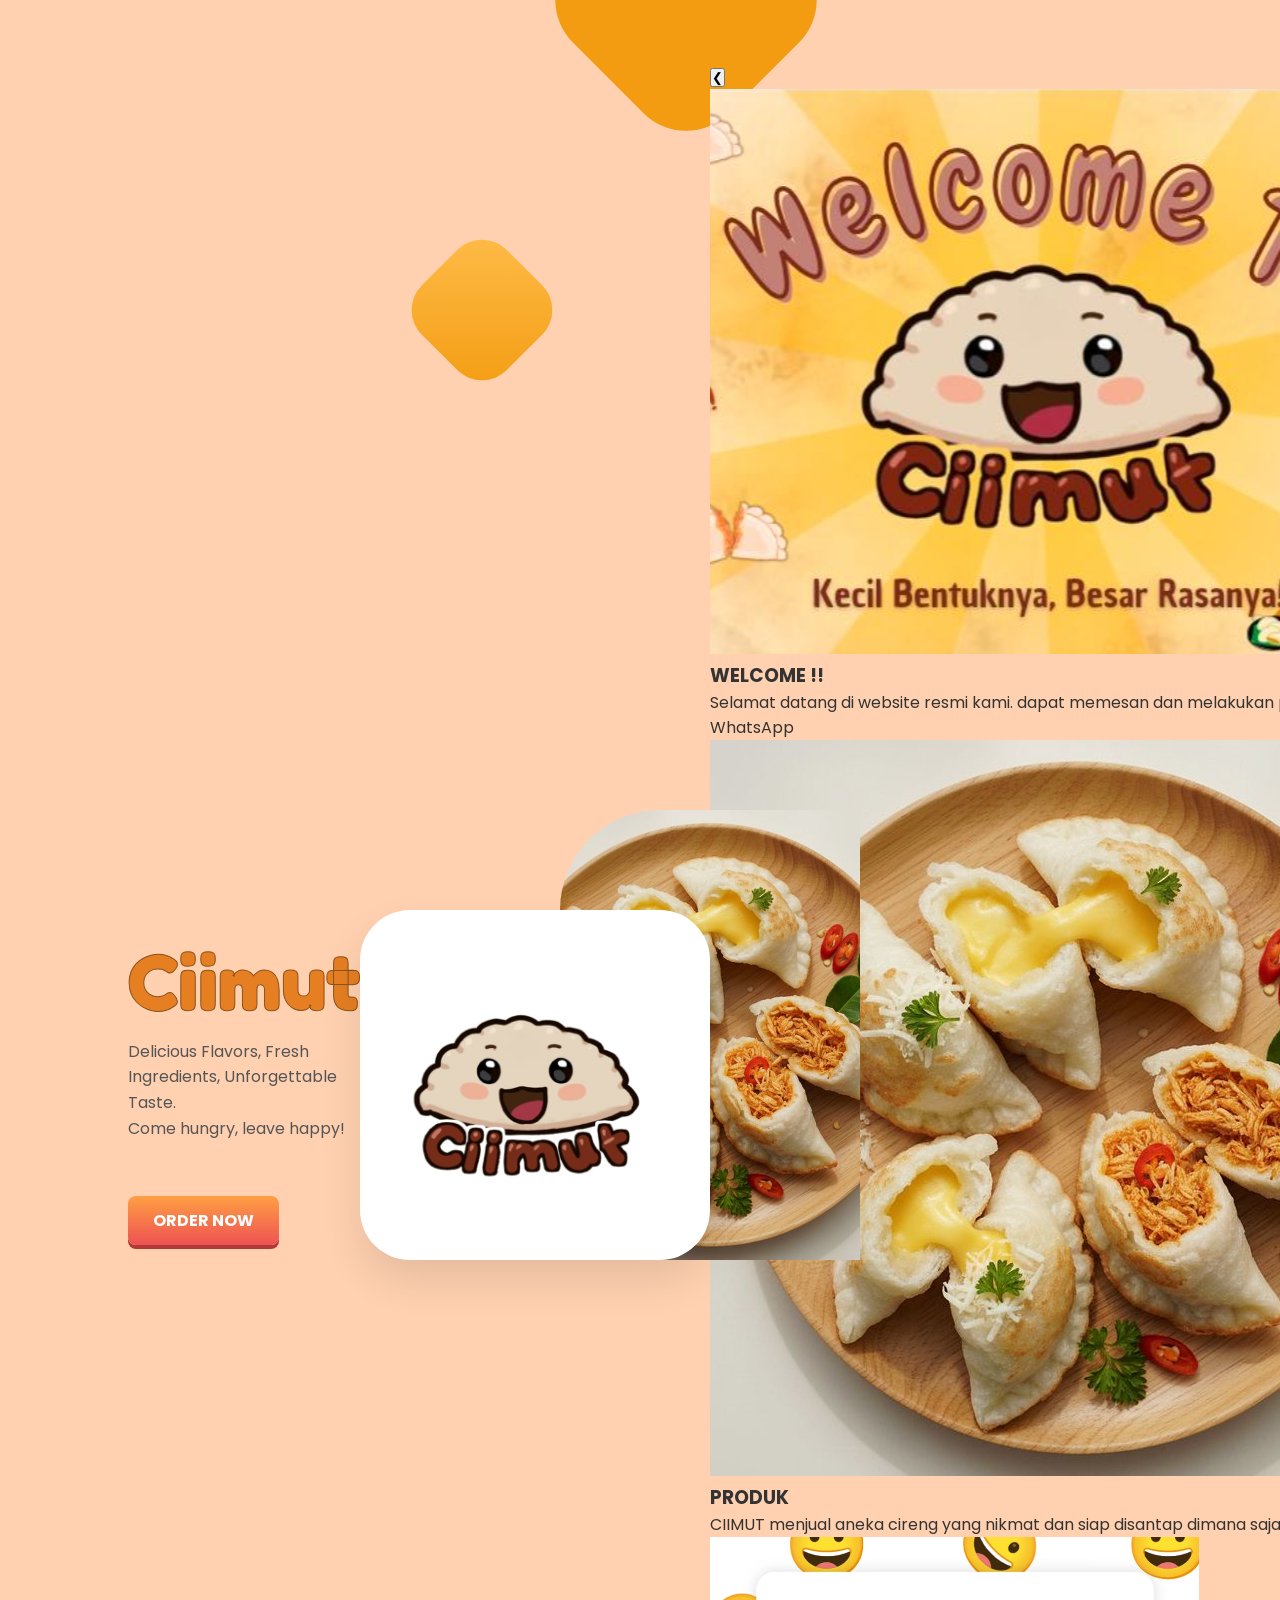
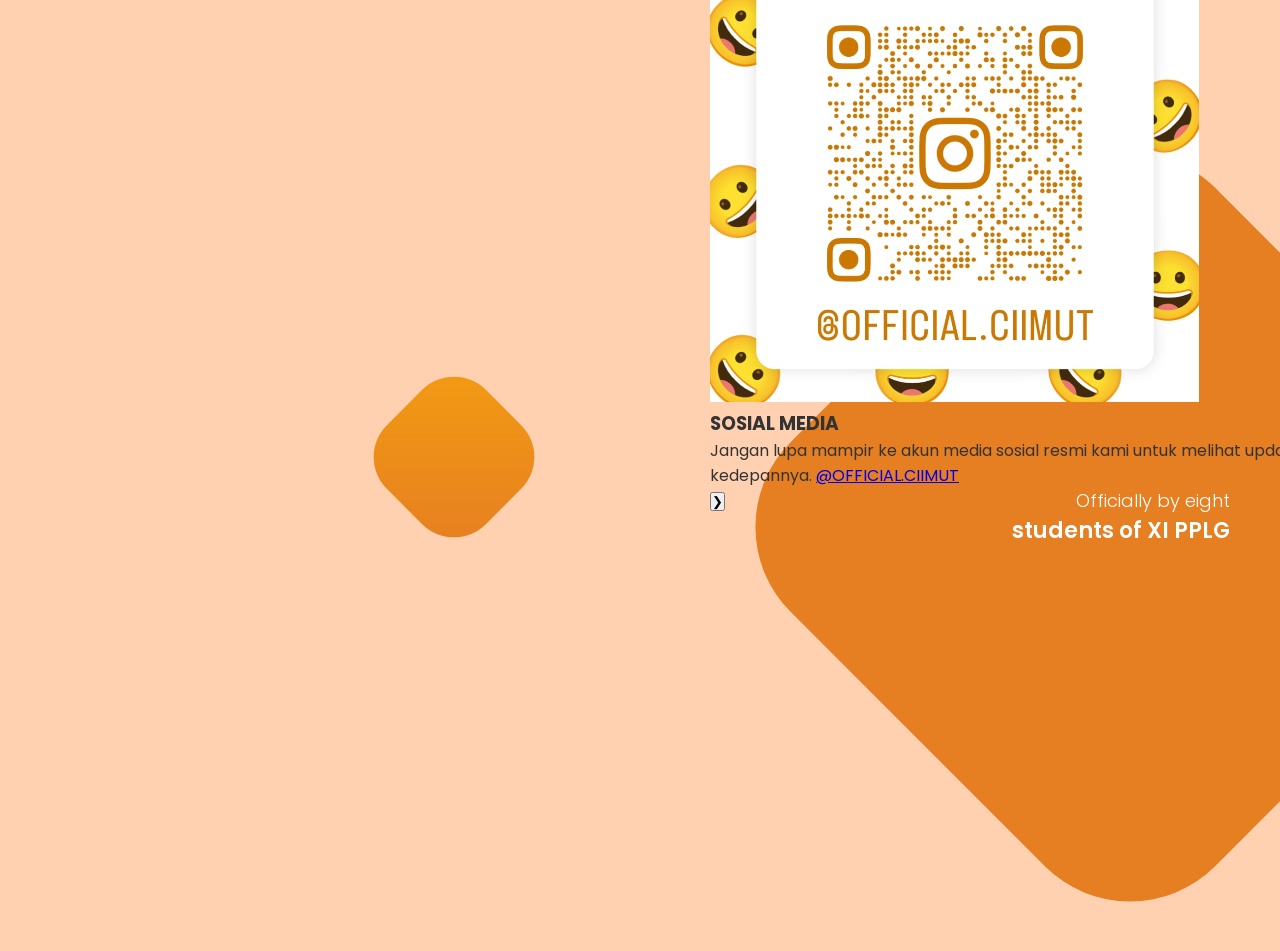
==== index.html @ fc076874 "Rename home.html to index.html" ====
<!DOCTYPE html>
<html lang="id">
<head>
    <meta charset="UTF-8">
    <meta name="viewport" content="width=device-width, initial-scale=1.0">
    <title>Ciimut - Landing Page</title>
    <link rel="stylesheet" href="css/style.css">
    <link href="https://fonts.googleapis.com/css2?family=Fredoka+One&family=Poppins:wght@300;400;600&display=swap" rel="stylesheet">
</head>
<body>

    <main class="container">
        <div class="shape shape-1"></div>
        <div class="shape shape-2"></div>
        <div class="shape shape-3"></div>
        <div class="shape shape-4"></div>

        <section class="hero">
            <div class="content">
                <h1 class="brand-name">Ciimut</h1>
                <p class="tagline"> <span>
                    Delicious Flavors, Fresh Ingredients, Unforgettable Taste.<br>
                    Come hungry, leave happy!</span>
                </p>
                <a href="order.html" class="btn-order">ORDER NOW</a>
            </div>

            <div class="image-gallery">
                <div class="main-image">
                    <img src="aset/WhatsApp Image 2026-04-14 at 09.19.52.jpeg" alt="Ciimut Plate">
                </div>
                <div class="side-image">
                    <img src="aset/CiRawr Cireng Isi Frozen.jpg" alt="Ciimut Detail">
                </div>
            </div>
        </section>
    
    <div class="menu-container">
        <!-- Tombol Navigasi (Opsional untuk Desktop) -->
        <button class="nav-btn left" onclick="scrollMenu(-1)">&#10094;</button>
        
        <div class="menu-wrapper" id="menuWrapper">
            <!-- Item Menu 1 -->
            <div class="menu-card">
                <div class="menu-img-container">
                    <img src="aset/Screenshot 2026-05-03 004248.png" alt="Cireng Frozen">
                </div>
                <div class="menu-info">
                    <h3>WELCOME !!</h3>
                    <p>Selamat datang di website resmi kami. dapat memesan dan melakukan pre-order produk via WhatsApp</p>
                </div>
            </div>

            <!-- Item Menu 2 -->
            <div class="menu-card">
                <div class="menu-img-container">
                    <img src="aset/CiRawr Cireng Isi Frozen.jpg" alt="Cireng Buncit">
                </div>
                <div class="menu-info">
                    <h3>PRODUK</h3>
                    <p>CIIMUT menjual aneka cireng yang nikmat dan siap disantap dimana saja</p>
                </div>
            </div>

            <!-- Item Menu 3 -->
            <div class="menu-card">
                <div class="menu-img-container">
                    <img src="aset/Screenshot 2026-05-03 004218.png" alt="Cireng Mercon">
                </div>
                <div class="menu-info">
                    <h3>SOSIAL MEDIA</h3>
                    <p>Jangan lupa mampir ke akun media sosial resmi kami untuk melihat update promo kedepannya. <a href="https://www.instagram.com/official.ciimut?utm_source=qr&igsh=MXQ3bGZpMnl5b2hmdg==" target="@OFFICIAL.CIIMUT">@OFFICIAL.CIIMUT</a></p>
                </div>
            </div>
        </div>

        <button class="nav-btn right" onclick="scrollMenu(1)">&#10095;</button>
    </div>

    <!-- Indikator Titik -->
    <div class="dots-container">
        <span class="dot active"></span>
        <span class="dot"></span>
        <span class="dot"></span>
    </div>
</section>

        <footer class="footer">
            <p>Officially by eight <span>students of XI PPLG</span></p>
        </footer>

    </main>

    <script src="script.js"></script>
    
</body>
</html>
---- css/style.css ----
* {
    margin: 0;
    padding: 0;
    box-sizing: border-box;
}

body {
    font-family: 'Poppins', sans-serif;
    background-color: #FFD1B0;
    overflow-x: hidden;
    color: #333;
}

.container {
    position: relative;
    width: 100%;
    min-height: 100vh;
    display: flex;
    align-items: center;
    padding: 5% 10%;
}

/* --- Dekorasi Background (Belah Ketupat) --- */
.shape {
    position: absolute;
    z-index: -1;
    background: linear-gradient(135deg, #f39c12, #e67e22);
    border-radius: 20px;
    transform: rotate(45deg);
}

.shape-1 { width: 150px; height: 150px; top: -50px; left: 45%; opacity: 0.8; }
.shape-2 { width: 100px; height: 100px; top: 180px; left: 35%; opacity: 0.2; }
.shape-3 { width: 80px; height: 80px; bottom: 50px; left: 33%; opacity: 0.3; }
.shape-4 { 
    width: 400px; height: 400px; 
    bottom: -150px; right: -50px; 
    opacity: 1; 
    border-radius: 60px;
}

.shape {
    position: absolute;
    z-index: -1;
    background: linear-gradient(135deg, #f39c12, #e67e22);
    border-radius: 20px;
    transform: rotate(45deg);
}

.shape-1 { width: 150px; height: 150px; top: -50px; left: 45%; opacity: 0.8; }
.shape-2 { width: 100px; height: 100px; top: 180px; left: 35%; opacity: 0.2; }
.shape-3 { width: 80px; height: 80px; bottom: 50px; left: 33%; opacity: 0.3; }
.shape-4 { 
    width: 400px; height: 400px; 
    bottom: -150px; right: -50px; 
    opacity: 1; 
    border-radius: 60px;
}
/* --- Bagian Kiri (Teks) --- */
.hero {
    display: flex;
    justify-content: space-between;
    align-items: center;
    width: 200%;
}

.content {
    flex: 1;
}

.brand-name {
    font-family: 'Fredoka One', cursive;
    font-size: 80px;
    color: #e67e22;
    -webkit-text-stroke: 1px #8a531d;
    margin-bottom: 10px;
}

.tagline {
    font-size: 16px;
    line-height: 1.6;
    margin-bottom: 30px;
    color: #555;
    max-width: 400px;
    padding-bottom: 25px !important;
}

.btn-order {
    display: inline-block;
    padding: 15px 45px;
    background: linear-gradient(to bottom, #ff9f43, #ee5253);
    color: white;
    text-decoration: none;
    font-weight: bold;
    border-radius: 8px;
    box-shadow: 0 4px 0 #b33939;
    transition: transform 0.2s;
}

.btn-order:hover {
    transform: translateY(-2px);
}

/* --- Bagian Kanan (Gambar) --- */
.image-gallery {
    flex: 1;
    position: relative;
    display: flex;
    justify-content: center;
}

.main-image img {
    width: 350px;
    height: 350px;
    object-fit: cover;
    border-radius: 50px;
    background-color: #eee;
    box-shadow: 0 20px 40px rgba(0,0,0,0.1);
}

.side-image {
    position: absolute;
    right: -150px;
    top: -100px;
}

.side-image img {
    width: 300px;
    height: 450px;
    object-fit: cover;
    border-radius: 100px 0 0 100px;
}

/* --- Footer --- */
.footer {
    position: absolute;
    bottom: 30px;
    right: 50px;
    text-align: right;
    color: white;
}

.footer p { font-size: 18px; font-weight: 300; }
.footer span { font-weight: 600; display: block; font-size: 22px; }

/* Responsif Sederhana */
@media (max-width: 768px) {
    .container { flex-direction: column; text-align: center; }
    .side-image { display: none; }
    .brand-name { font-size: 60px; }
    .tagline { margin: 0 auto 30px; }
}

/* 1. Definisi Keyframes */

/* Efek muncul dari bawah ke atas dengan transparansi */
@keyframes fadeInUp {
    from {
        opacity: 0;
        transform: translateY(30px);
    }
    to {
        opacity: 1;
        transform: translateY(0);
    }
}

/* Efek muncul dari kiri ke kanan */
@keyframes fadeInLeft {
    from {
        opacity: 0;
        transform: translateX(-50px);
    }
    to {
        opacity: 1;
        transform: translateX(0);
    }
}

/* Efek scale untuk elemen dekorasi */
@keyframes popIn {
    0% {
        opacity: 0;
        transform: rotate(45deg) scale(0.5);
    }
    70% {
        transform: rotate(45deg) scale(1.1);
    }
    100% {
        opacity: 1;
        transform: rotate(45deg) scale(1);
    }
}

/* Animasi Muncul */
@keyframes fadeInUp {
  from {
    opacity: 0;
    transform: translateY(30px);
  }
  to {
    opacity: 1;
    transform: translateY(0);
  }
}

.content {
  animation: fadeInUp 1s ease-out;
}

.image-gallery {
  animation: fadeInUp 1.2s ease-out;
}

/* 2. Menerapkan Animasi ke Elemen */

.content {
    animation: fadeInLeft 1s ease-out forwards;
}

.brand-name {
    animation: fadeInLeft 0.8s ease-out forwards;
}

.tagline {
    animation: fadeInLeft 1s ease-out 0.2s forwards; /* Delay 0.2 detik */
    opacity: 0; /* Mulai dari transparan */
}

.btn-order {
    animation: fadeInUp 0.8s ease-out 0.5s forwards;
    opacity: 0;
}

.main-image {
    animation: fadeInUp 1.2s cubic-bezier(0.175, 0.885, 0.32, 1.275) 0.3s forwards;
    opacity: 0;
    z-index: 5;
}

.side-image {
    animation: fadeInLeft 1.5s ease-out 0.6s forwards;
    opacity: 0;
    z-index: 4;
}

.shape {
    animation: popIn 1s ease-out forwards;
    opacity: 0;
}

/* Memberikan delay berbeda pada tiap shape agar lebih dinamis */
.shape-1 { animation-delay: 0.1s; }
.shape-2 { animation-delay: 0.3s; }
.shape-3 { animation-delay: 0.5s; }
.shape-4 { animation-delay: 0.7s; }

.footer {
    animation: fadeInUp 1s ease-out 1s forwards;
    opacity: 0;
}

/* Styling Dasar Objek */
.shape {
    position: absolute;
    z-index: -1;
    background: linear-gradient(135deg, #f39c12, #e67e22);
    border-radius: 40px; /* Membuat sudut lebih tumpul/round */
    transform: rotate(45deg);
}

/* Objek ATAS (yang terpotong di bagian atas) */
.shape-1 { 
    width: 220px; 
    height: 220px; 
    top: -110px; /* Naikkan lebih tinggi agar terpotong */
    left: 45%; 
    border-radius: 60px; /* Lebih bulat */
    background: #f39c12;
}

/* Objek TENAH (kecil agak pudar) */
.shape-2 { 
    width: 120px; 
    height: 120px; 
    top: 250px; 
    left: 33%; 
    opacity: 0.8;
    background: linear-gradient(135deg, #ffbd4a, #f39c12);
    border-radius: 35px;
}

/* Objek BAWAH (dekat teks footer) */
.shape-3 { 
    width: 140px; 
    height: 140px; 
    bottom: 50px; 
    left: 30%; 
    opacity: 0.9;
    border-radius: 45px;
}

/* Objek BESAR di Pojok Kanan Bawah */
.shape-4 { 
    width: 600px; 
    height: 600px; 
    bottom: -250px; 
    right: -150px; 
    border-radius: 120px; /* Sangat bulat di ujungnya */
    background: #e67e22;
    transform: rotate(35deg); /* Sedikit berbeda sudutnya agar dinamis */
}

.btn-order {
    display: inline-block;
    padding: 12px 25px;
    background: linear-gradient(to bottom, #ff9f43, #ee5253);
    color: white;
    text-decoration: none;
    font-weight: bold;
    border-radius: 8px;
    box-shadow: 0 4px 0 #b33939;
    transition: transform 0.5s ease !important;
}

.btn-order:hover {
    transform: scale(1.1) !important;
}

/* Responsive */
@media (max-width: 768px) {

  .hero {
    flex-direction: column-reverse;
    width: 100%;
    text-align: center;
  }

  .container {
    padding: 10% 5%;
}

  .image-gallery {
    margin-bottom: 20px;
  }

  .main-image img {
    width: 250px;
    height: 250px;
  }

  .side-image {
    display: none;
  }

  .brand-name {
    font-size: 50px;
  }

  .tagline {
    margin: 0 auto 20px;
  }

  .btn-order {
    margin-top: 10px;
  }

  .shape-1 {
    width: 120px;
    height: 120px;
    top: -60px;
  }

  .shape-2 {
    width: 80px;
    height: 80px;
  }

  .shape-3 {
    width: 90px;
    height: 90px;
  }

  .shape-1,
  .shape-2,
  .shape-3 {
    transform: scale(0.7);
  }

  .shape-4 {
    width: 350px;
    height: 350px; 

    left: 20%;              
    transform: translateX(-70%); 

    bottom: -170px; 

    border-radius: 50px; 
  }

@keyframes floating {
  0% { transform: translateY(0px); }
  50% { transform: translateY(-10px); }
  100% { transform: translateY(0px); }
}

.main-image img {
  animation: floating 3s ease-in-out infinite;
  border-radius: 20px; /* Opsional: membuat sudut gambar lebih halus */
}
.shape {
  position: absolute;
  filter: blur(50px);
  z-index: -1;
  opacity: 0.6;
  animation: moveShapes 10s linear infinite alternate;
}

@keyframes moveShapes {
  from { transform: translate(0, 0); }
  to { transform: translate(20px, 50px); }
}

/* Container Utama */
.menu-container {
    position: relative;
    display: flex;
    align-items: center;
    max-width: 100%;
    margin: 0 auto;
    padding-top: 70px !important;     
}

/* Wrapper untuk Scroll */
.menu-wrapper {
    display: flex;
    overflow-x: auto;
    scroll-snap-type: x mandatory; /* Mengunci geseran */
    scroll-behavior: smooth;
    gap: 20px;
    padding: 20px 40px;
    scrollbar-width: none; /* Sembunyikan scrollbar di Firefox */
}

.menu-wrapper::-webkit-scrollbar {
    display: none; /* Sembunyikan scrollbar di Chrome/Safari */
}

/* Card Menu Profesional */
.menu-card {
    min-width: 280px;
    background: rgba(255, 255, 255, 0.05);
    backdrop-filter: blur(15px);
    border-radius: 30px;
    border: 1px solid rgba(255, 255, 255, 0.1);
    scroll-snap-align: center; /* Mengunci card di tengah */
    transition: all 0.4s cubic-bezier(0.175, 0.885, 0.32, 1.275);
}

.menu-card:hover {
    transform: scale(1.02);
    background: rgba(255, 255, 255, 0.1);
    border-color: #ffcc00;
}

.menu-img-container {
    padding: 15px;
}

.menu-img-container img {
    width: 100%;
    border-radius: 20px;
    box-shadow: 0 10px 20px rgba(0,0,0,0.2);
}

/* Tombol Navigasi */
.nav-btn {
    background: rgba(255, 255, 255, 0.2);
    border: none;
    color: white;
    width: 40px;
    height: 40px;
    border-radius: 50%;
    cursor: pointer;
    position: absolute;
    z-index: 10;
    transition: 0.3s;
}

.nav-btn.left { left: 5px; }
.nav-btn.right { right: 5px; }
.nav-btn:hover { background: #ffcc00; color: #000; }

/* Indikator Titik */
.dots-container {
    margin-top: 20px;
}

.dot {
    display: inline-block;
    width: 8px;
    height: 8px;
    background: rgba(255,255,255,0.3);
    border-radius: 50%;
    margin: 0 5px;
    transition: 0.3s;
}

.dot.active {
    width: 20px;
    border-radius: 10px;
    background: #ffcc00;
}

/* --- Bagian Animasi Baru --- */

/* 1. Definisi Keyframes untuk animasi muncul (Fade In & Slide Up) */
@keyframes cardAppear {
    from {
        opacity: 0;
        transform: translateY(30px) scale(0.9);
    }
    to {
        opacity: 1;
        transform: translateY(0) scale(1);
    }
}

/* 2. Styling Dasar Card (diperbarui) */
.menu-card {
    min-width: 280px;
    background: rgba(255, 255, 255, 0.05);
    backdrop-filter: blur(15px);
    border-radius: 30px;
    border: 1px solid rgba(255, 255, 255, 0.1);
    scroll-snap-align: center;
    
    /* Menerapkan animasi muncul saat halaman dimuat */
    animation: cardAppear 0.6s ease-out both;
    
    /* Transisi halus untuk SEMUA perubahan properti (transform, shadow, border) */
    transition: all 0.5s cubic-bezier(0.23, 1, 0.32, 1);
    
    /* Menambahkan sedikit bayangan dasar untuk kedalaman */
    box-shadow: 0 10px 30px rgba(0, 0, 0, 0.1);
}

/* 3. Efek Hover (untuk Desktop) */
.menu-card:hover {
    transform: translateY(-15px) scale(1.03); /* Sedikit naik dan membesar */
    background: rgba(255, 255, 255, 0.12);
    border-color: rgba(255, 204, 0, 0.6); /* Warna kuning tipis pada border */
    box-shadow: 0 20px 40px rgba(255, 204, 0, 0.15); /* Cahaya kuning lembut */
}

/* 4. Efek Magnify pada Gambar saat Hover */
.menu-img-container img {
    width: 100%;
    border-radius: 20px;
    box-shadow: 0 10px 20px rgba(0,0,0,0.2);
    transition: transform 0.6s cubic-bezier(0.23, 1, 0.32, 1); /* Transisi gambar terpisah */
}

.menu-card:hover .menu-img-container img {
    transform: scale(1.05); /* Gambar membesar sedikit di dalam container */
}

/* 5. Memberikan delay animasi yang berbeda pada tiap card (opsional, untuk efek 'beruntun') */
.menu-wrapper .menu-card:nth-child(1) { animation-delay: 0.1s; }
.menu-wrapper .menu-card:nth-child(2) { animation-delay: 0.3s; }
.menu-wrapper .menu-card:nth-child(3) { animation-delay: 0.5s; }


/* --- Animasi Responsif untuk Mobile (Scroll Snap) --- */

/* Menambahkan class 'active' yang akan dikontrol oleh JavaScript */
.menu-card.active {
    transform: scale(1);
    opacity: 1;
    border-color: #ffcc00;
}

/* Card yang tidak aktif akan sedikit mengecil dan pudar */
.menu-wrapper:not(:hover) .menu-card:not(.active) {
    transform: scale(0.9);
    opacity: 0.5;
}

  .footer {
    position: static; 
    margin-top: 30%;
    text-align: center;
  }
}
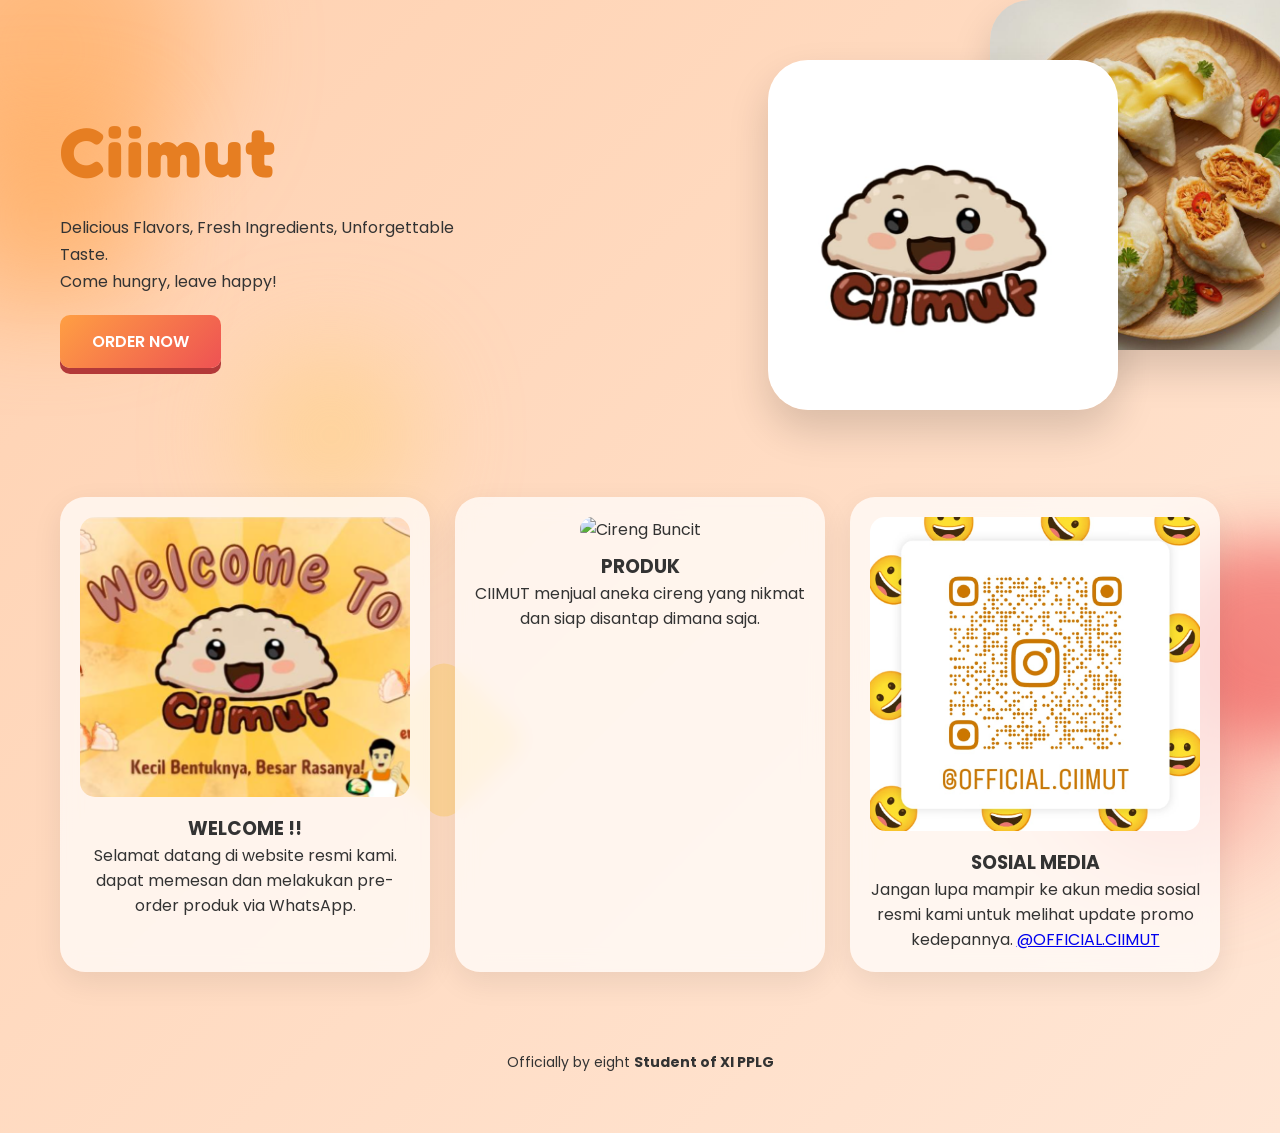
==== commit e4fdd304: "Update index.html" ====
--- a/index.html
+++ b/index.html
@@ -13,14 +13,18 @@
         <div class="shape shape-1"></div>
         <div class="shape shape-2"></div>
         <div class="shape shape-3"></div>
-        <div class="shape shape-4"></div>
+
+        <div class="decor decor-1"></div>
+        <div class="decor decor-2"></div>
+        <div class="decor decor-3"></div>
+        <div class="decor decor-4"></div>
 
         <section class="hero">
             <div class="content">
                 <h1 class="brand-name">Ciimut</h1>
-                <p class="tagline"> <span>
+                <p class="tagline"> <span><strong></strong>
                     Delicious Flavors, Fresh Ingredients, Unforgettable Taste.<br>
-                    Come hungry, leave happy!</span>
+                    Come hungry, leave happy!</strong></span>
                 </p>
                 <a href="order.html" class="btn-order">ORDER NOW</a>
             </div>
@@ -37,7 +41,6 @@
     
     <div class="menu-container">
         <!-- Tombol Navigasi (Opsional untuk Desktop) -->
-        <button class="nav-btn left" onclick="scrollMenu(-1)">&#10094;</button>
         
         <div class="menu-wrapper" id="menuWrapper">
             <!-- Item Menu 1 -->
@@ -47,18 +50,18 @@
                 </div>
                 <div class="menu-info">
                     <h3>WELCOME !!</h3>
-                    <p>Selamat datang di website resmi kami. dapat memesan dan melakukan pre-order produk via WhatsApp</p>
+                    <p>Selamat datang di website resmi kami. dapat memesan dan melakukan pre-order produk via WhatsApp.</p>
                 </div>
             </div>
 
             <!-- Item Menu 2 -->
             <div class="menu-card">
                 <div class="menu-img-container">
-                    <img src="aset/CiRawr Cireng Isi Frozen.jpg" alt="Cireng Buncit">
+                    <img src="aset/Cireng Isi frozen food  5Pcs Kualitas Terjamin.jfif" alt="Cireng Buncit">
                 </div>
                 <div class="menu-info">
                     <h3>PRODUK</h3>
-                    <p>CIIMUT menjual aneka cireng yang nikmat dan siap disantap dimana saja</p>
+                    <p>CIIMUT menjual aneka cireng yang nikmat dan siap disantap dimana saja.</p>
                 </div>
             </div>
 
@@ -74,7 +77,6 @@
             </div>
         </div>
 
-        <button class="nav-btn right" onclick="scrollMenu(1)">&#10095;</button>
     </div>
 
     <!-- Indikator Titik -->
@@ -86,7 +88,7 @@
 </section>
 
         <footer class="footer">
-            <p>Officially by eight <span>students of XI PPLG</span></p>
+            <p>Officially by eight <span><strong>Student of XI PPLG</strong></span></p>
         </footer>
 
     </main>
--- a/css/style.css
+++ b/css/style.css
@@ -1,199 +1,265 @@
 * {
-    margin: 0;
-    padding: 0;
-    box-sizing: border-box;
+  margin: 0;
+  padding: 0;
+  box-sizing: border-box;
 }
 
 body {
-    font-family: 'Poppins', sans-serif;
-    background-color: #FFD1B0;
-    overflow-x: hidden;
-    color: #333;
-}
-
+  font-family: 'Poppins', sans-serif;
+  background: linear-gradient(135deg, #FFD1B0, #ffe6d5);
+  color: #333;
+  overflow-x: hidden;
+}
+
+/* CONTAINER */
 .container {
-    position: relative;
-    width: 100%;
-    min-height: 100vh;
-    display: flex;
-    align-items: center;
-    padding: 5% 10%;
-}
-
-/* --- Dekorasi Background (Belah Ketupat) --- */
+  max-width: 1200px;
+  margin: 0 auto;
+  padding: 60px 20px;
+}
+
+/* HERO */
+.hero {
+  display: flex;
+  align-items: center;
+  justify-content: space-between;
+  gap: 50px;
+}
+
+/* TEXT */
+.content {
+  flex: 1;
+  animation: fadeLeft 1s ease forwards;
+}
+
+.brand-name {
+  font-family: 'Fredoka One', cursive;
+  font-size: 70px;
+  color: #e67e22;
+  letter-spacing: 2px;
+}
+
+.tagline {
+  margin: 20px 0;
+  line-height: 1.7;
+  max-width: 420px;
+  opacity: 0;
+  animation: fadeUp 1s ease forwards;
+  animation-delay: 0.3s;
+}
+
+/* BUTTON */
+.btn-order {
+  display: inline-block;
+  padding: 14px 32px;
+  background: linear-gradient(135deg, #ff9f43, #ee5253);
+  color: white;
+  text-decoration: none;
+  border-radius: 10px;
+  font-weight: 600;
+  box-shadow: 0 6px 0 #b33939;
+  transition: all 0.3s ease;
+  opacity: 0;
+  animation: fadeUp 1s ease forwards;
+  animation-delay: 0.6s;
+}
+
+.btn-order:hover {
+  transform: translateY(-3px) scale(1.05) !important;
+}
+
+/* IMAGE */
+.image-gallery {
+  flex: 1;
+  display: flex;
+  justify-content: center;
+  animation: fadeRight 1.2s ease forwards;
+}
+
+.main-image {
+  position: relative;
+  z-index: 2;
+}
+
+/* SIDE IMAGE */
+.side-image {
+  position: absolute;
+  right: -120px;
+  top: -60px;
+  opacity: 0;
+  animation: fadeRight 1.2s ease forwards;
+  animation-delay: 0.5s;
+  z-index: 1;
+}
+
+.side-image img {
+  width: 280px;
+  height: 400px;
+  object-fit: cover;
+  border-radius: 100px 0 0 100px;
+  box-shadow: 0 20px 40px rgba(0,0,0,0.2);
+  animation: floatSide 5s ease-in-out infinite;
+  transition: 0.5s;
+}
+
 .shape {
-    position: absolute;
-    z-index: -1;
-    background: linear-gradient(135deg, #f39c12, #e67e22);
-    border-radius: 20px;
-    transform: rotate(45deg);
-}
-
-.shape-1 { width: 150px; height: 150px; top: -50px; left: 45%; opacity: 0.8; }
-.shape-2 { width: 100px; height: 100px; top: 180px; left: 35%; opacity: 0.2; }
-.shape-3 { width: 80px; height: 80px; bottom: 50px; left: 33%; opacity: 0.3; }
-.shape-4 { 
-    width: 400px; height: 400px; 
-    bottom: -150px; right: -50px; 
-    opacity: 1; 
-    border-radius: 60px;
-}
-
-.shape {
-    position: absolute;
-    z-index: -1;
-    background: linear-gradient(135deg, #f39c12, #e67e22);
-    border-radius: 20px;
-    transform: rotate(45deg);
-}
-
-.shape-1 { width: 150px; height: 150px; top: -50px; left: 45%; opacity: 0.8; }
-.shape-2 { width: 100px; height: 100px; top: 180px; left: 35%; opacity: 0.2; }
-.shape-3 { width: 80px; height: 80px; bottom: 50px; left: 33%; opacity: 0.3; }
-.shape-4 { 
-    width: 400px; height: 400px; 
-    bottom: -150px; right: -50px; 
-    opacity: 1; 
-    border-radius: 60px;
-}
-/* --- Bagian Kiri (Teks) --- */
-.hero {
-    display: flex;
-    justify-content: space-between;
-    align-items: center;
-    width: 200%;
-}
-
-.content {
-    flex: 1;
-}
-
-.brand-name {
-    font-family: 'Fredoka One', cursive;
-    font-size: 80px;
-    color: #e67e22;
-    -webkit-text-stroke: 1px #8a531d;
-    margin-bottom: 10px;
-}
-
-.tagline {
-    font-size: 16px;
-    line-height: 1.6;
-    margin-bottom: 30px;
-    color: #555;
-    max-width: 400px;
-    padding-bottom: 25px !important;
-}
-
-.btn-order {
-    display: inline-block;
-    padding: 15px 45px;
-    background: linear-gradient(to bottom, #ff9f43, #ee5253);
-    color: white;
-    text-decoration: none;
-    font-weight: bold;
-    border-radius: 8px;
-    box-shadow: 0 4px 0 #b33939;
-    transition: transform 0.2s;
-}
-
-.btn-order:hover {
-    transform: translateY(-2px);
-}
-
-/* --- Bagian Kanan (Gambar) --- */
-.image-gallery {
-    flex: 1;
-    position: relative;
-    display: flex;
-    justify-content: center;
-}
-
-.main-image img {
-    width: 350px;
-    height: 350px;
-    object-fit: cover;
-    border-radius: 50px;
-    background-color: #eee;
-    box-shadow: 0 20px 40px rgba(0,0,0,0.1);
-}
-
-.side-image {
-    position: absolute;
-    right: -150px;
-    top: -100px;
-}
-
-.side-image img {
-    width: 300px;
-    height: 450px;
-    object-fit: cover;
-    border-radius: 100px 0 0 100px;
-}
-
-/* --- Footer --- */
+  position: absolute;
+  z-index: -1;
+  border-radius: 50%;
+  filter: blur(60px);
+  opacity: 0.5;
+  animation: floatShape 10s ease-in-out infinite alternate;
+}
+
+/* Variasi posisi */
+.shape-1 {
+  width: 300px;
+  height: 300px;
+  background: #ff9f43;
+  top: -100px;
+  left: -100px;
+}
+
+.shape-2 {
+  width: 200px;
+  height: 200px;
+  background: #ee5253;
+  bottom: 50px;
+  right: 0;
+}
+
+.shape-3 {
+  width: 150px;
+  height: 150px;
+  background: #feca57;
+  top: 40%;
+  left: 20%;
+}
+
+/* OBJECT DECOR */
+.decor {
+  position: absolute;
+  z-index: -1;
+  opacity: 0.6;
+  animation: floatObject 8s ease-in-out infinite;
+}
+
+/* Lingkaran besar blur */
+.decor-1 {
+  width: 250px;
+  height: 250px;
+  background: radial-gradient(circle, #ff9f43, transparent);
+  top: 10%;
+  left: -80px;
+  filter: blur(40px);
+}
+
+/* Blob unik */
+.decor-2 {
+  width: 200px;
+  height: 200px;
+  background: #ee5253;
+  top: 60%;
+  right: -80px;
+  border-radius: 60% 40% 30% 70%;
+  filter: blur(30px);
+}
+
+/* Kotak rotate */
+.decor-3 {
+  width: 120px;
+  height: 120px;
+  background: #feca57;
+  bottom: 100px;
+  left: 30%;
+  transform: rotate(45deg);
+  border-radius: 20px;
+  opacity: 0.4;
+}
+
+/* Lingkaran kecil */
+.decor-4 {
+  width: 80px;
+  height: 80px;
+  background: #ff6b6b;
+  top: 30%;
+  right: 25%;
+  border-radius: 50%;
+  opacity: 0.5;
+}
+
+/* Hover effect biar hidup */
+.side-image img:hover {
+  transform: scale(1.05) rotate(-2deg);
+}
+
+.image-gallery img {
+  width: 350px;
+  height: 350px;
+  object-fit: cover;
+  border-radius: 40px;
+  box-shadow: 0 20px 40px rgba(0,0,0,0.15);
+  animation: float 4s ease-in-out infinite;
+}
+
+/* MENU */
+.menu-container {
+  margin-top: 80px;
+}
+
+.menu-wrapper {
+  display: grid;
+  grid-template-columns: repeat(auto-fit, minmax(250px, 1fr));
+  gap: 25px;
+}
+
+/* CARD */
+.menu-card {
+  background: rgba(255,255,255,0.7);
+  backdrop-filter: blur(10px);
+  padding: 20px;
+  border-radius: 25px;
+  box-shadow: 0 10px 30px rgba(0,0,0,0.08);
+  text-align: center;
+  transition: all 0.4s ease;
+  transform: translateY(30px);
+  opacity: 0;
+  animation: cardAppear 0.8s ease forwards;
+}
+
+.menu-card:nth-child(1) { animation-delay: 0.2s; }
+.menu-card:nth-child(2) { animation-delay: 0.4s; }
+.menu-card:nth-child(3) { animation-delay: 0.6s; }
+
+.menu-card:hover {
+  transform: translateY(-10px) scale(1.03);
+  box-shadow: 0 20px 40px rgba(0,0,0,0.15);
+}
+
+.menu-card img {
+  width: 100%;
+  border-radius: 15px;
+  margin-bottom: 10px;
+  transition: 0.4s;
+}
+
+.menu-card:hover img {
+  transform: scale(1.05);
+}
+
+/* FOOTER */
 .footer {
-    position: absolute;
-    bottom: 30px;
-    right: 50px;
-    text-align: right;
-    color: white;
-}
-
-.footer p { font-size: 18px; font-weight: 300; }
-.footer span { font-weight: 600; display: block; font-size: 22px; }
-
-/* Responsif Sederhana */
-@media (max-width: 768px) {
-    .container { flex-direction: column; text-align: center; }
-    .side-image { display: none; }
-    .brand-name { font-size: 60px; }
-    .tagline { margin: 0 auto 30px; }
-}
-
-/* 1. Definisi Keyframes */
-
-/* Efek muncul dari bawah ke atas dengan transparansi */
-@keyframes fadeInUp {
-    from {
-        opacity: 0;
-        transform: translateY(30px);
-    }
-    to {
-        opacity: 1;
-        transform: translateY(0);
-    }
-}
-
-/* Efek muncul dari kiri ke kanan */
-@keyframes fadeInLeft {
-    from {
-        opacity: 0;
-        transform: translateX(-50px);
-    }
-    to {
-        opacity: 1;
-        transform: translateX(0);
-    }
-}
-
-/* Efek scale untuk elemen dekorasi */
-@keyframes popIn {
-    0% {
-        opacity: 0;
-        transform: rotate(45deg) scale(0.5);
-    }
-    70% {
-        transform: rotate(45deg) scale(1.1);
-    }
-    100% {
-        opacity: 1;
-        transform: rotate(45deg) scale(1);
-    }
-}
-
-/* Animasi Muncul */
-@keyframes fadeInUp {
+  text-align: center;
+  margin-top: 80px;
+  font-size: 14px;
+  opacity: 0;
+  animation: fadeUp 1s ease forwards;
+  animation-delay: 1s;
+}
+
+/* ===== ANIMATIONS ===== */
+
+@keyframes fadeUp {
   from {
     opacity: 0;
     transform: translateY(30px);
@@ -204,392 +270,105 @@
   }
 }
 
-.content {
-  animation: fadeInUp 1s ease-out;
-}
-
-.image-gallery {
-  animation: fadeInUp 1.2s ease-out;
-}
-
-/* 2. Menerapkan Animasi ke Elemen */
-
-.content {
-    animation: fadeInLeft 1s ease-out forwards;
-}
-
-.brand-name {
-    animation: fadeInLeft 0.8s ease-out forwards;
-}
-
-.tagline {
-    animation: fadeInLeft 1s ease-out 0.2s forwards; /* Delay 0.2 detik */
-    opacity: 0; /* Mulai dari transparan */
-}
-
-.btn-order {
-    animation: fadeInUp 0.8s ease-out 0.5s forwards;
+@keyframes fadeLeft {
+  from {
     opacity: 0;
-}
-
-.main-image {
-    animation: fadeInUp 1.2s cubic-bezier(0.175, 0.885, 0.32, 1.275) 0.3s forwards;
+    transform: translateX(-50px);
+  }
+  to {
+    opacity: 1;
+    transform: translateX(0);
+  }
+}
+
+@keyframes fadeRight {
+  from {
     opacity: 0;
-    z-index: 5;
-}
-
-.side-image {
-    animation: fadeInLeft 1.5s ease-out 0.6s forwards;
+    transform: translateX(50px);
+  }
+  to {
+    opacity: 1;
+    transform: translateX(0);
+  }
+}
+
+@keyframes float {
+  0% { transform: translateY(0px); }
+  50% { transform: translateY(-12px); }
+  100% { transform: translateY(0px); }
+}
+
+@keyframes cardAppear {
+  from {
     opacity: 0;
-    z-index: 4;
-}
-
-.shape {
-    animation: popIn 1s ease-out forwards;
-    opacity: 0;
-}
-
-/* Memberikan delay berbeda pada tiap shape agar lebih dinamis */
-.shape-1 { animation-delay: 0.1s; }
-.shape-2 { animation-delay: 0.3s; }
-.shape-3 { animation-delay: 0.5s; }
-.shape-4 { animation-delay: 0.7s; }
-
-.footer {
-    animation: fadeInUp 1s ease-out 1s forwards;
-    opacity: 0;
-}
-
-/* Styling Dasar Objek */
-.shape {
-    position: absolute;
-    z-index: -1;
-    background: linear-gradient(135deg, #f39c12, #e67e22);
-    border-radius: 40px; /* Membuat sudut lebih tumpul/round */
-    transform: rotate(45deg);
-}
-
-/* Objek ATAS (yang terpotong di bagian atas) */
-.shape-1 { 
-    width: 220px; 
-    height: 220px; 
-    top: -110px; /* Naikkan lebih tinggi agar terpotong */
-    left: 45%; 
-    border-radius: 60px; /* Lebih bulat */
-    background: #f39c12;
-}
-
-/* Objek TENAH (kecil agak pudar) */
-.shape-2 { 
-    width: 120px; 
-    height: 120px; 
-    top: 250px; 
-    left: 33%; 
-    opacity: 0.8;
-    background: linear-gradient(135deg, #ffbd4a, #f39c12);
-    border-radius: 35px;
-}
-
-/* Objek BAWAH (dekat teks footer) */
-.shape-3 { 
-    width: 140px; 
-    height: 140px; 
-    bottom: 50px; 
-    left: 30%; 
-    opacity: 0.9;
-    border-radius: 45px;
-}
-
-/* Objek BESAR di Pojok Kanan Bawah */
-.shape-4 { 
-    width: 600px; 
-    height: 600px; 
-    bottom: -250px; 
-    right: -150px; 
-    border-radius: 120px; /* Sangat bulat di ujungnya */
-    background: #e67e22;
-    transform: rotate(35deg); /* Sedikit berbeda sudutnya agar dinamis */
-}
-
-.btn-order {
-    display: inline-block;
-    padding: 12px 25px;
-    background: linear-gradient(to bottom, #ff9f43, #ee5253);
-    color: white;
-    text-decoration: none;
-    font-weight: bold;
-    border-radius: 8px;
-    box-shadow: 0 4px 0 #b33939;
-    transition: transform 0.5s ease !important;
-}
-
-.btn-order:hover {
-    transform: scale(1.1) !important;
-}
-
-/* Responsive */
+    transform: translateY(40px) scale(0.9);
+  }
+  to {
+    opacity: 1;
+    transform: translateY(0) scale(1);
+  }
+}
+
+@keyframes floatSide {
+  0% { transform: translateY(0px); }
+  50% { transform: translateY(-15px) translateX(-5px); }
+  100% { transform: translateY(0px); }
+}
+
+@keyframes floatShape {
+  0% { transform: translate(0, 0); }
+  100% { transform: translate(40px, 60px); }
+}
+
+@keyframes floatObject {
+  0% {
+    transform: translateY(0px) rotate(0deg);
+  }
+  50% {
+    transform: translateY(-20px) rotate(5deg);
+  }
+  100% {
+    transform: translateY(0px) rotate(0deg);
+  }
+}
+
+/* RESPONSIVE */
 @media (max-width: 768px) {
 
   .hero {
     flex-direction: column-reverse;
-    width: 100%;
     text-align: center;
   }
 
-  .container {
-    padding: 10% 5%;
-}
-
-  .image-gallery {
-    margin-bottom: 20px;
-  }
-
-  .main-image img {
+  .brand-name {
+    font-size: 50px;
+  }
+
+  .tagline {
+    margin: 20px auto;
+  }
+
+  .image-gallery img {
     width: 250px;
     height: 250px;
   }
 
+}
+
+@media (max-width: 768px) {
   .side-image {
     display: none;
   }
-
-  .brand-name {
-    font-size: 50px;
-  }
-
-  .tagline {
-    margin: 0 auto 20px;
-  }
-
-  .btn-order {
-    margin-top: 10px;
-  }
-
-  .shape-1 {
-    width: 120px;
-    height: 120px;
-    top: -60px;
-  }
-
-  .shape-2 {
-    width: 80px;
-    height: 80px;
-  }
-
-  .shape-3 {
-    width: 90px;
-    height: 90px;
-  }
-
-  .shape-1,
-  .shape-2,
-  .shape-3 {
-    transform: scale(0.7);
-  }
-
-  .shape-4 {
-    width: 350px;
-    height: 350px; 
-
-    left: 20%;              
-    transform: translateX(-70%); 
-
-    bottom: -170px; 
-
-    border-radius: 50px; 
-  }
-
-@keyframes floating {
-  0% { transform: translateY(0px); }
-  50% { transform: translateY(-10px); }
-  100% { transform: translateY(0px); }
-}
-
-.main-image img {
-  animation: floating 3s ease-in-out infinite;
-  border-radius: 20px; /* Opsional: membuat sudut gambar lebih halus */
-}
-.shape {
-  position: absolute;
-  filter: blur(50px);
-  z-index: -1;
-  opacity: 0.6;
-  animation: moveShapes 10s linear infinite alternate;
-}
-
-@keyframes moveShapes {
-  from { transform: translate(0, 0); }
-  to { transform: translate(20px, 50px); }
-}
-
-/* Container Utama */
-.menu-container {
-    position: relative;
-    display: flex;
-    align-items: center;
-    max-width: 100%;
-    margin: 0 auto;
-    padding-top: 70px !important;     
-}
-
-/* Wrapper untuk Scroll */
-.menu-wrapper {
-    display: flex;
-    overflow-x: auto;
-    scroll-snap-type: x mandatory; /* Mengunci geseran */
-    scroll-behavior: smooth;
-    gap: 20px;
-    padding: 20px 40px;
-    scrollbar-width: none; /* Sembunyikan scrollbar di Firefox */
-}
-
-.menu-wrapper::-webkit-scrollbar {
-    display: none; /* Sembunyikan scrollbar di Chrome/Safari */
-}
-
-/* Card Menu Profesional */
-.menu-card {
-    min-width: 280px;
-    background: rgba(255, 255, 255, 0.05);
-    backdrop-filter: blur(15px);
-    border-radius: 30px;
-    border: 1px solid rgba(255, 255, 255, 0.1);
-    scroll-snap-align: center; /* Mengunci card di tengah */
-    transition: all 0.4s cubic-bezier(0.175, 0.885, 0.32, 1.275);
-}
-
-.menu-card:hover {
-    transform: scale(1.02);
-    background: rgba(255, 255, 255, 0.1);
-    border-color: #ffcc00;
-}
-
-.menu-img-container {
-    padding: 15px;
-}
-
-.menu-img-container img {
-    width: 100%;
-    border-radius: 20px;
-    box-shadow: 0 10px 20px rgba(0,0,0,0.2);
-}
-
-/* Tombol Navigasi */
-.nav-btn {
-    background: rgba(255, 255, 255, 0.2);
-    border: none;
-    color: white;
-    width: 40px;
-    height: 40px;
-    border-radius: 50%;
-    cursor: pointer;
-    position: absolute;
-    z-index: 10;
-    transition: 0.3s;
-}
-
-.nav-btn.left { left: 5px; }
-.nav-btn.right { right: 5px; }
-.nav-btn:hover { background: #ffcc00; color: #000; }
-
-/* Indikator Titik */
-.dots-container {
-    margin-top: 20px;
-}
-
-.dot {
-    display: inline-block;
-    width: 8px;
-    height: 8px;
-    background: rgba(255,255,255,0.3);
-    border-radius: 50%;
-    margin: 0 5px;
-    transition: 0.3s;
-}
-
-.dot.active {
-    width: 20px;
-    border-radius: 10px;
-    background: #ffcc00;
-}
-
-/* --- Bagian Animasi Baru --- */
-
-/* 1. Definisi Keyframes untuk animasi muncul (Fade In & Slide Up) */
-@keyframes cardAppear {
-    from {
-        opacity: 0;
-        transform: translateY(30px) scale(0.9);
-    }
-    to {
-        opacity: 1;
-        transform: translateY(0) scale(1);
-    }
-}
-
-/* 2. Styling Dasar Card (diperbarui) */
-.menu-card {
-    min-width: 280px;
-    background: rgba(255, 255, 255, 0.05);
-    backdrop-filter: blur(15px);
-    border-radius: 30px;
-    border: 1px solid rgba(255, 255, 255, 0.1);
-    scroll-snap-align: center;
-    
-    /* Menerapkan animasi muncul saat halaman dimuat */
-    animation: cardAppear 0.6s ease-out both;
-    
-    /* Transisi halus untuk SEMUA perubahan properti (transform, shadow, border) */
-    transition: all 0.5s cubic-bezier(0.23, 1, 0.32, 1);
-    
-    /* Menambahkan sedikit bayangan dasar untuk kedalaman */
-    box-shadow: 0 10px 30px rgba(0, 0, 0, 0.1);
-}
-
-/* 3. Efek Hover (untuk Desktop) */
-.menu-card:hover {
-    transform: translateY(-15px) scale(1.03); /* Sedikit naik dan membesar */
-    background: rgba(255, 255, 255, 0.12);
-    border-color: rgba(255, 204, 0, 0.6); /* Warna kuning tipis pada border */
-    box-shadow: 0 20px 40px rgba(255, 204, 0, 0.15); /* Cahaya kuning lembut */
-}
-
-/* 4. Efek Magnify pada Gambar saat Hover */
-.menu-img-container img {
-    width: 100%;
-    border-radius: 20px;
-    box-shadow: 0 10px 20px rgba(0,0,0,0.2);
-    transition: transform 0.6s cubic-bezier(0.23, 1, 0.32, 1); /* Transisi gambar terpisah */
-}
-
-.menu-card:hover .menu-img-container img {
-    transform: scale(1.05); /* Gambar membesar sedikit di dalam container */
-}
-
-/* 5. Memberikan delay animasi yang berbeda pada tiap card (opsional, untuk efek 'beruntun') */
-.menu-wrapper .menu-card:nth-child(1) { animation-delay: 0.1s; }
-.menu-wrapper .menu-card:nth-child(2) { animation-delay: 0.3s; }
-.menu-wrapper .menu-card:nth-child(3) { animation-delay: 0.5s; }
-
-
-/* --- Animasi Responsif untuk Mobile (Scroll Snap) --- */
-
-/* Menambahkan class 'active' yang akan dikontrol oleh JavaScript */
-.menu-card.active {
-    transform: scale(1);
-    opacity: 1;
-    border-color: #ffcc00;
-}
-
-/* Card yang tidak aktif akan sedikit mengecil dan pudar */
-.menu-wrapper:not(:hover) .menu-card:not(.active) {
-    transform: scale(0.9);
-    opacity: 0.5;
-}
-
-  .footer {
-    position: static; 
-    margin-top: 30%;
-    text-align: center;
-  }
-}+}
+
+@media (max-width: 768px) {
+  .shape {
+    display: none;
+  }
+}
+
+@media (max-width: 768px) {
+  .decor {
+    display: none;
+  }
+}
